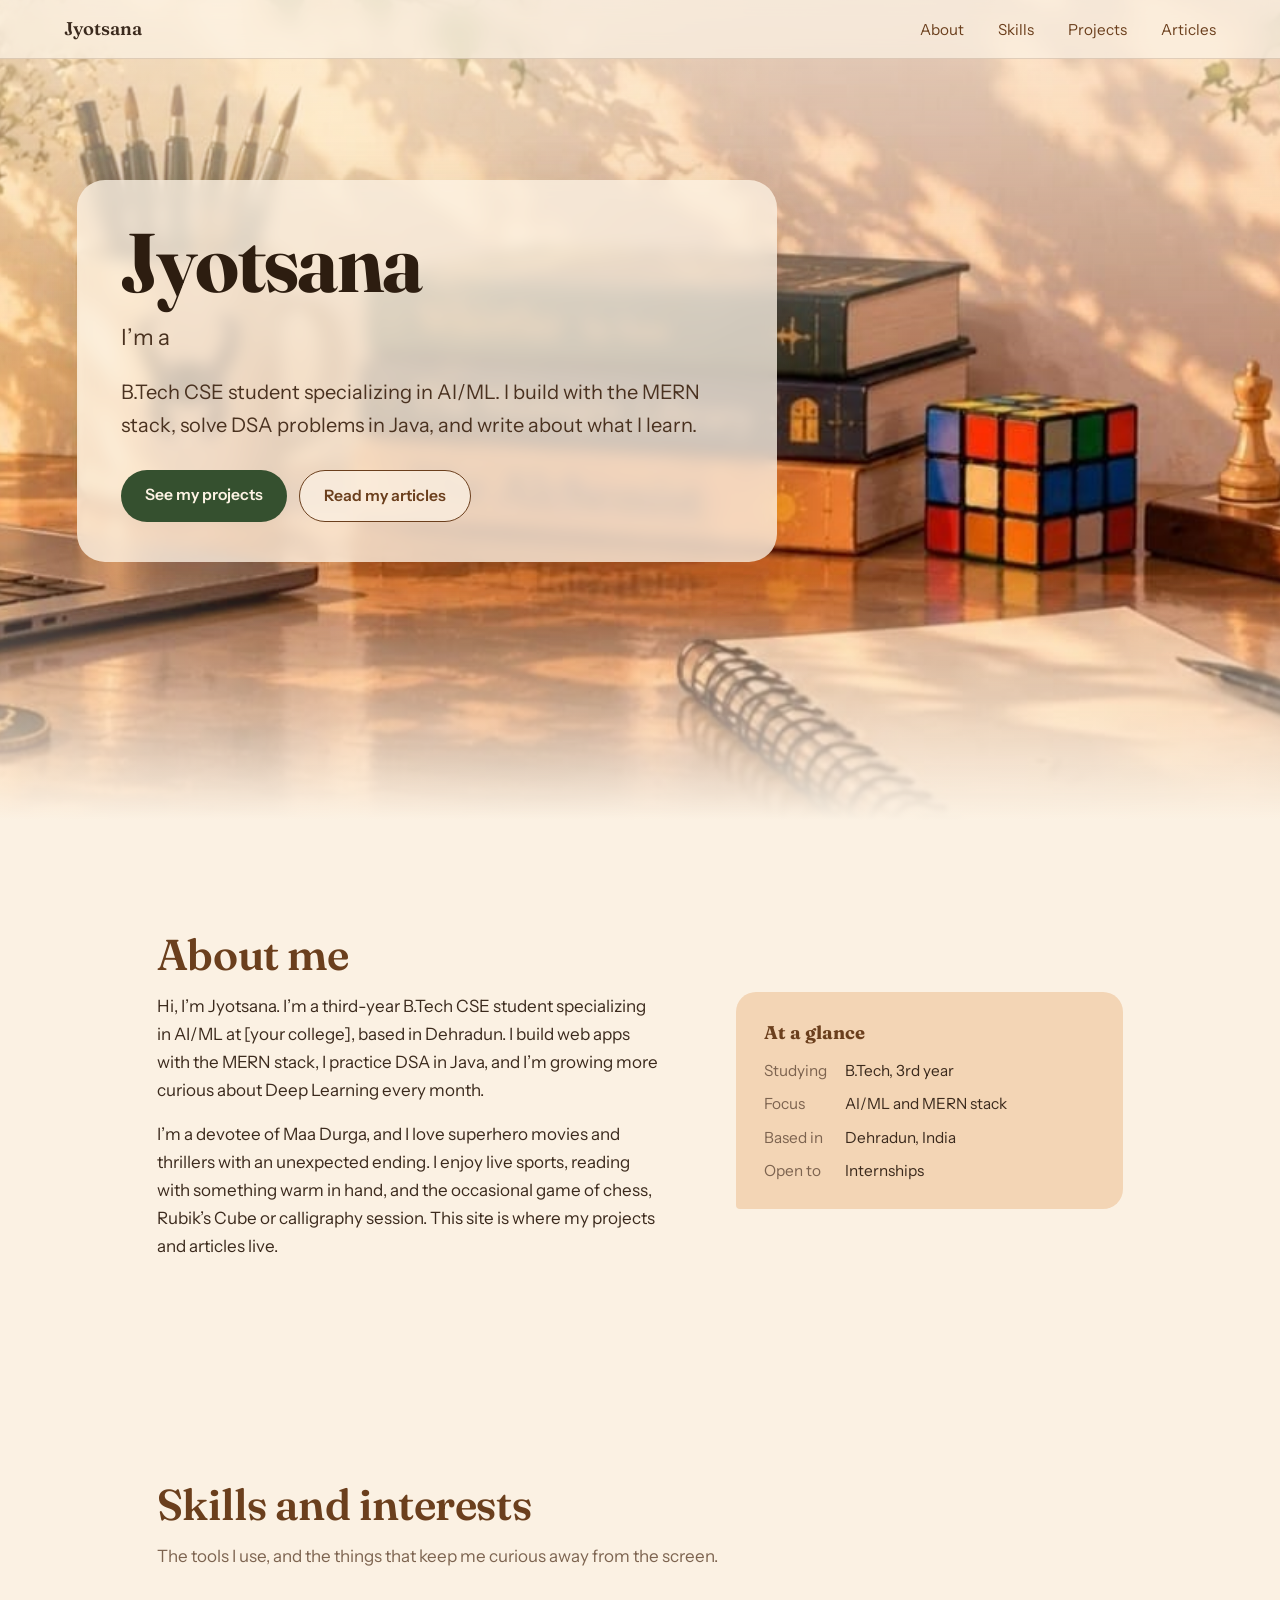
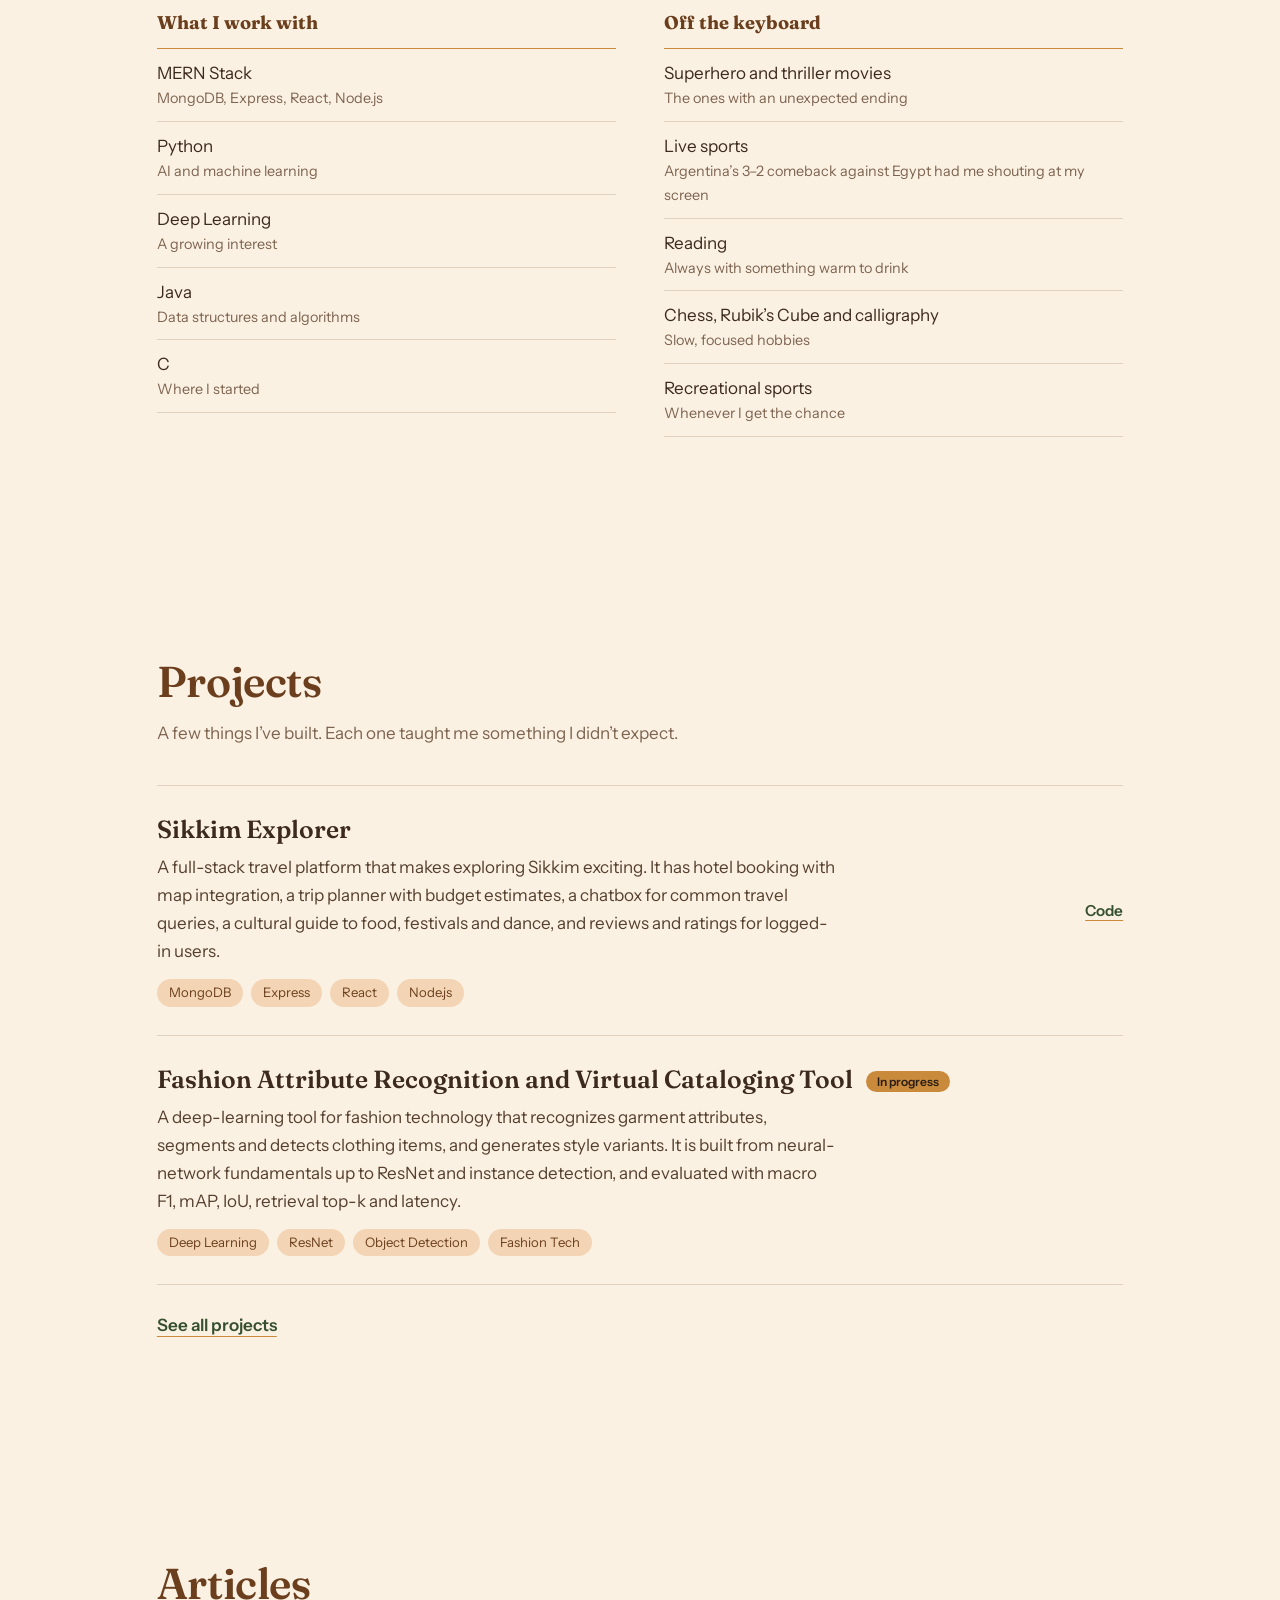
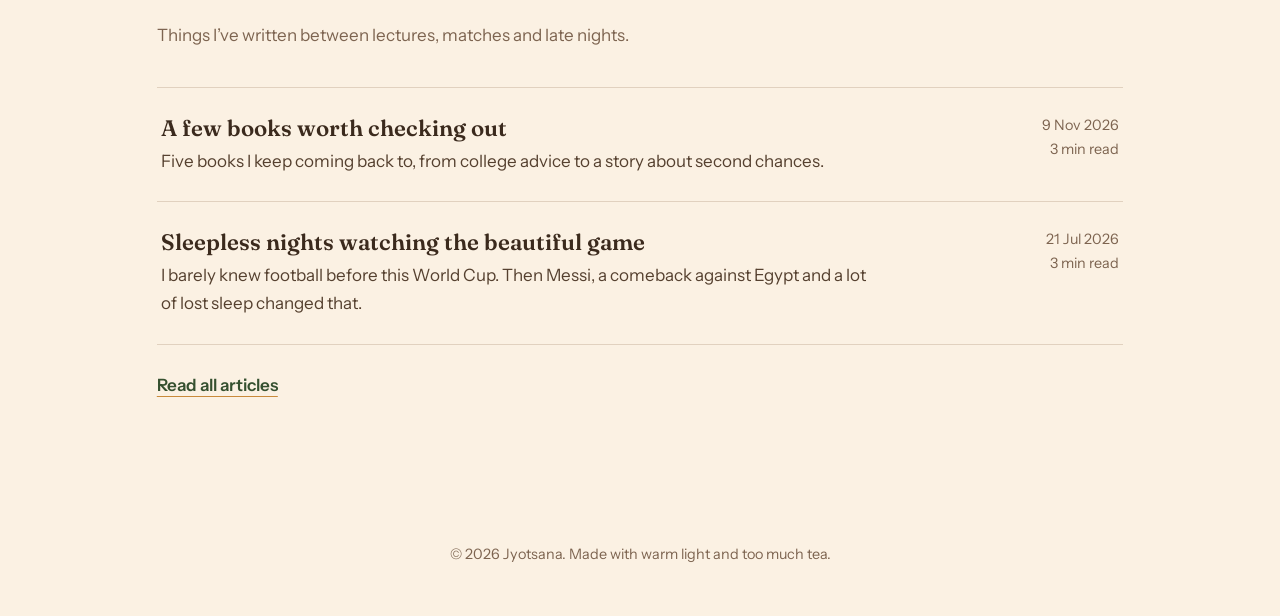
==== index.html @ d5e70e2d "Add files via upload" ====
<!DOCTYPE html>
<html lang="en">
<head>
<meta charset="utf-8">
<meta name="viewport" content="width=device-width, initial-scale=1">
<title>Jyotsana – Portfolio</title>
<link rel="preconnect" href="https://fonts.googleapis.com">
<link rel="preconnect" href="https://fonts.gstatic.com" crossorigin>
<link href="https://fonts.googleapis.com/css2?family=Fraunces:opsz,wght@9..144,400;9..144,600;9..144,700&family=Instrument+Sans:wght@400;500;600&display=swap" rel="stylesheet">
<link rel="stylesheet" href="style.css">
</head>
<body>

<div id="bar"></div>
<nav>
  <a class="logo" href="#top" id="logoName">Jyotsana</a>
  <ul>
    <li><a href="#about">About</a></li>
    <li><a href="#skills">Skills</a></li>
    <li><a href="projects.html">Projects</a></li>
    <li><a href="articles.html">Articles</a></li>
  </ul>
</nav>

<header class="hero" id="top">
  <div class="light"></div>
  <div class="glow" id="glow"></div>
  <div class="hero-copy">
    <h1 id="heroName">Jyotsana</h1>
    <p class="roleline">I’m a <span class="role" id="role">MERN stack developer</span></p>
    <p id="heroTag">B.Tech CSE student specializing in AI/ML. I build with the MERN stack, solve DSA problems in Java, and write about what I learn.</p>
    <div class="btns">
      <a class="btn solid" href="projects.html">See my projects</a>
      <a class="btn ghost" href="articles.html">Read my articles</a>
    </div>
  </div>
</header>

<main>
<section class="block" id="about">
  <h2>About me</h2>
  <div class="about">
    <div>
      <!-- EDIT: write your own story here -->
      <p>Hi, I’m Jyotsana. I’m a third-year B.Tech CSE student specializing in AI/ML at [your college], based in Dehradun. I build web apps with the MERN stack, I practice DSA in Java, and I’m growing more curious about Deep Learning every month.</p>
      <p>I’m a devotee of Maa Durga, and I love superhero movies and thrillers with an unexpected ending. I enjoy live sports, reading with something warm in hand, and the occasional game of chess, Rubik’s Cube or calligraphy session. This site is where my projects and articles live.</p>
    </div>
    <aside class="facts">
      <h3>At a glance</h3>
      <dl>
        <dt>Studying</dt><dd>B.Tech, 3rd year</dd>
        <dt>Focus</dt><dd>AI/ML and MERN stack</dd>
        <dt>Based in</dt><dd>Dehradun, India</dd>
        <dt>Open to</dt><dd>Internships</dd>
      </dl>
    </aside>
  </div>
</section>

<section class="block" id="skills">
  <h2>Skills and interests</h2>
  <p class="lead">The tools I use, and the things that keep me curious away from the screen.</p>
  <div class="skills" id="skillsGrid"></div>
</section>

<section class="block" id="projects">
  <h2>Projects</h2>
  <p class="lead">A few things I’ve built. Each one taught me something I didn’t expect.</p>
  <div id="projectList"></div>
  <a class="more" href="projects.html">See all projects</a>
</section>

<section class="block" id="articles">
  <h2>Articles</h2>
  <p class="lead">Things I’ve written between lectures, matches and late nights.</p>
  <div id="articleList"></div>
  <a class="more" href="articles.html">Read all articles</a>
</section>

</main>

<footer>© <span id="yr"></span> <span id="footName">Jyotsana</span>. Made with warm light and too much tea.</footer>


<script src="data.js"></script>
<script>

const $ = id => document.getElementById(id);
const esc = s => String(s).replace(/[&<>"]/g, c => ({'&':'&amp;','<':'&lt;','>':'&gt;','"':'&quot;'}[c]));

["logoName","heroName","footName"].forEach(i => $(i).textContent = SITE.name);
document.title = SITE.name + " – Portfolio";
$("yr").textContent = new Date().getFullYear();

$("skillsGrid").innerHTML = SITE.skills.map(c =>
  `<div class="col"><h3>${esc(c.title)}</h3><ul>${c.items.map(i => `<li>${esc(i[0])}<span>${esc(i[1])}</span></li>`).join("")}</ul></div>`).join("");

$("projectList").innerHTML = SITE.projects.slice(0,2).map(p =>
  `<article class="project"><h3>${esc(p.title)}${p.status?` <small class="status">${esc(p.status)}</small>`:""}</h3><p>${esc(p.desc)}</p>
   <div class="tags">${p.tags.map(t => `<span>${esc(t)}</span>`).join("")}</div>
   <div class="links">${p.links.map(l => `<a href="${esc(l[1])}" target="_blank" rel="noopener">${esc(l[0])}</a>`).join("")}</div></article>`).join("");

$("articleList").innerHTML = SITE.articles.slice(0,2).map((a, i) =>
  `<a class="article" href="articles.html#a${i}"><h3>${esc(a.title)}</h3><p>${esc(a.excerpt)}</p><time>${esc(a.date)}<br>${esc(a.read)}</time></a>`).join("");



/* ===== interactions ===== */
const bar=$("bar"),hero=document.querySelector(".hero"),glow=$("glow");
function onScroll(){
  const h=document.documentElement,max=h.scrollHeight-innerHeight;
  bar.style.width=(max>0?scrollY/max*100:0)+"%";
  hero.style.setProperty("--py",Math.min(scrollY*.12,120)+"px");
}
addEventListener("scroll",onScroll,{passive:true});onScroll();

hero.addEventListener("mousemove",e=>{const r=hero.getBoundingClientRect();glow.style.left=e.clientX-r.left+"px";glow.style.top=e.clientY-r.top+"px";glow.style.opacity=1});
hero.addEventListener("mouseleave",()=>glow.style.opacity=0);

const links=[...document.querySelectorAll("nav ul a")];
const spy=new IntersectionObserver(es=>es.forEach(e=>{if(e.isIntersecting)links.forEach(a=>a.classList.toggle("on",a.getAttribute("href")==="#"+e.target.id))}),{rootMargin:"-45% 0px -50% 0px"});
document.querySelectorAll("main section").forEach(x=>spy.observe(x));

const rv=new IntersectionObserver(es=>es.forEach(e=>{
  if(!e.isIntersecting)return; const t=e.target; t.classList.add("in"); rv.unobserve(t);
  setTimeout(()=>{t.classList.remove("rv","in");t.style.transitionDelay=""},1100);
}),{threshold:.1});
document.querySelectorAll("main h2,main .lead,.about>*,.col,.project,.article").forEach(el=>{
  el.classList.add("rv");el.style.transitionDelay=([...el.parentNode.children].indexOf(el)%4)*90+"ms";rv.observe(el);
});

const roles=["MERN stack developer","AI/ML learner","writer and reader"];let ri=0;const role=$("role");
setInterval(()=>{role.style.opacity=0;role.style.transform="translateY(8px)";
  setTimeout(()=>{ri=(ri+1)%roles.length;role.textContent=roles[ri];role.style.opacity=1;role.style.transform="none"},400)},2600);



</script>
</body>
</html>
---- style.css ----
:root{
  --paper:#fbf1e3; --peach:#f3d5b5; --amber:#c98a3b; --wood:#6b3f1d;
  --ivy:#35502f; --ink:#3b2a1d; --muted:#7d6450; --line:rgba(107,63,29,.18);
  --serif:'Fraunces',Georgia,'Times New Roman',serif;
  --sans:'Instrument Sans',system-ui,-apple-system,'Segoe UI',sans-serif;
}
*{box-sizing:border-box;margin:0;padding:0}
html{scroll-behavior:smooth;scroll-padding-top:70px}
body{font-family:var(--sans);color:var(--ink);background:var(--paper);line-height:1.65;font-size:17px}
a{color:inherit}
:focus-visible{outline:2px solid var(--ivy);outline-offset:3px;border-radius:4px}

/* nav */
nav{position:fixed;inset:0 0 auto 0;z-index:20;display:flex;justify-content:space-between;align-items:center;
  padding:14px clamp(20px,5vw,64px);background:rgba(251,241,227,.72);backdrop-filter:blur(10px);
  border-bottom:1px solid var(--line)}
nav .logo{font-family:var(--serif);font-weight:600;font-size:1.15rem;text-decoration:none}
nav ul{display:flex;gap:clamp(14px,3vw,34px);list-style:none}
nav ul a{text-decoration:none;font-size:.95rem;color:var(--wood);padding:4px 0;border-bottom:1.5px solid transparent;transition:border-color .2s}
nav ul a:hover{border-color:var(--amber)}

/* hero: the desk photo */
.hero{position:relative;min-height:min(92svh,820px);display:flex;align-items:flex-start;
  padding:clamp(110px,20vh,190px) clamp(20px,6vw,90px) 80px;overflow:hidden;
  background:linear-gradient(#f6dcbd,#f1c99d)}
.hero::before{content:"";position:absolute;inset:-18% 0 0 0;background:url('bg.jpg') center bottom/cover no-repeat;transform:translateY(var(--py,0px));will-change:transform}
.hero::after{content:"";position:absolute;inset:0;
  background:linear-gradient(180deg,rgba(251,241,227,.62) 0%,rgba(251,241,227,0) 45%,rgba(251,241,227,0) 70%,var(--paper) 100%)}
/* the one moving thing: sunlight drifting across the wall */
.light{position:absolute;inset:-20%;z-index:1;pointer-events:none;mix-blend-mode:soft-light;
  background:radial-gradient(40% 50% at 30% 30%,rgba(255,236,190,.9),transparent 70%);
  animation:drift 16s ease-in-out infinite alternate}
@keyframes drift{from{transform:translate(-8%,-4%)}to{transform:translate(14%,6%)}}
.hero-copy{position:relative;z-index:2;max-width:640px}
.hero h1{font-family:var(--serif);font-weight:700;font-size:clamp(2.8rem,7vw,5.2rem);line-height:1.02;letter-spacing:-.02em;color:#2d1d10;
  animation:rise 1s .1s both cubic-bezier(.2,.7,.2,1)}
.hero p{margin-top:20px;font-size:clamp(1.05rem,2vw,1.25rem);color:#4a3220;max-width:34em;animation:rise 1s .3s both cubic-bezier(.2,.7,.2,1)}
.btns{margin-top:28px;display:flex;gap:12px;flex-wrap:wrap;animation:rise 1s .5s both cubic-bezier(.2,.7,.2,1)}
@keyframes rise{from{opacity:0;transform:translateY(18px)}to{opacity:1;transform:none}}
.btn{display:inline-block;padding:12px 24px;border-radius:999px;font-weight:600;font-size:.98rem;text-decoration:none;transition:transform .2s,background .2s}
.btn.solid{background:var(--ivy);color:#fdf3e4}
.btn.solid:hover{background:#27401f;transform:translateY(-2px)}
.btn.ghost{background:rgba(251,241,227,.75);color:var(--wood);border:1.5px solid var(--wood)}
.btn.ghost:hover{background:var(--paper);transform:translateY(-2px)}

/* sections */
section.block{padding:clamp(56px,9vw,110px) clamp(20px,6vw,90px);max-width:1120px;margin:0 auto}
h2{font-family:var(--serif);font-weight:600;font-size:clamp(1.9rem,4vw,2.7rem);letter-spacing:-.01em;line-height:1.15;margin-bottom:12px;color:var(--wood)}
.lead{color:var(--muted);max-width:38em;margin-bottom:38px}

/* about */
.about{display:grid;grid-template-columns:1.3fr 1fr;gap:clamp(28px,6vw,80px);align-items:start}
.about p+p{margin-top:16px}
.facts{background:var(--peach);border-radius:20px 20px 20px 4px;padding:26px 28px}
.facts h3,.col h3{font-family:var(--serif);font-size:1.15rem;margin-bottom:10px;color:var(--wood)}
.facts dl{display:grid;grid-template-columns:auto 1fr;gap:8px 18px;font-size:.96rem}
.facts dt{color:var(--muted)}

/* skills */
.skills{display:grid;grid-template-columns:repeat(auto-fit,minmax(240px,1fr));gap:34px 48px}
.col ul{list-style:none;border-top:1.5px solid var(--amber)}
.col li{padding:10px 0;border-bottom:1px solid var(--line)}
.col li span{color:var(--muted);font-size:.9rem;display:block}

/* projects: editorial rows */
.project{display:grid;grid-template-columns:1fr auto;gap:8px 30px;padding:28px 0;border-top:1px solid var(--line)}
.project:last-child{border-bottom:1px solid var(--line)}
.project h3{font-family:var(--serif);font-size:1.55rem;font-weight:600;line-height:1.25}
.project p{grid-column:1;max-width:40em;color:#55402f}
.tags{grid-column:1;display:flex;flex-wrap:wrap;gap:8px;margin-top:6px}
.tags span{font-size:.82rem;padding:3px 12px;border-radius:999px;background:var(--peach);color:var(--wood)}
.links{grid-row:1/4;grid-column:2;display:flex;flex-direction:column;gap:8px;align-items:flex-end;justify-content:center}
.links a{font-weight:600;font-size:.95rem;color:var(--ivy);text-decoration:underline;text-decoration-color:var(--amber);text-underline-offset:4px}
.links a:hover{color:var(--wood)}

/* articles */
.article{width:100%;text-align:left;background:none;border:0;border-top:1px solid var(--line);padding:26px 4px;cursor:pointer;
  display:grid;grid-template-columns:1fr auto;gap:4px 24px;font:inherit;color:inherit;transition:background .25s,padding .25s}
.article:last-child{border-bottom:1px solid var(--line)}
.article:hover{background:rgba(243,213,181,.45);padding-left:16px;padding-right:16px}
.article h3{font-family:var(--serif);font-size:1.4rem;font-weight:600;line-height:1.3}
.article p{grid-column:1;color:#55402f;max-width:42em}
.article time{grid-row:1/3;grid-column:2;font-size:.9rem;color:var(--muted);white-space:nowrap;text-align:right}

dialog{border:0;border-radius:18px;max-width:700px;width:calc(100% - 32px);max-height:88svh;margin:auto;padding:0;background:var(--paper);color:var(--ink);
  box-shadow:0 30px 80px rgba(60,30,10,.35);overflow:auto}
dialog::backdrop{background:rgba(70,40,15,.5);backdrop-filter:blur(3px)}
dialog[open]{animation:rise .35s both}
.reader{padding:clamp(26px,5vw,52px)}
.reader h2{margin-bottom:6px}
.reader .meta{color:var(--muted);font-size:.92rem;margin-bottom:26px}
.reader .body p{font-family:var(--serif);font-size:1.12rem;line-height:1.85;margin-bottom:1.1em}
.reader .body h3{font-family:var(--serif);font-size:1.3rem;color:var(--ivy);margin:1.6em 0 .5em}
.close{position:sticky;top:12px;float:right;margin:12px 12px 0 0;width:38px;height:38px;border-radius:50%;border:1.5px solid var(--wood);
  background:var(--paper);color:var(--wood);font-size:1.2rem;cursor:pointer;z-index:2}
.close:hover{background:var(--peach)}

footer{text-align:center;color:var(--muted);font-size:.9rem;padding:34px 20px 50px}


.status{display:inline-block;vertical-align:middle;font-family:var(--sans);font-size:.75rem;font-weight:600;padding:3px 11px;margin-left:8px;border-radius:999px;background:var(--amber);color:#2a1d14}
/* ===== interactive layer ===== */
body{transition:background .5s,color .5s}
#bar{position:fixed;top:0;left:0;height:3px;width:0;z-index:30;background:linear-gradient(90deg,var(--amber),var(--ivy))}
nav ul a.on{border-color:var(--amber);color:var(--ivy);font-weight:600}
.glow{position:absolute;z-index:1;width:440px;height:440px;border-radius:50%;left:50%;top:40%;opacity:0;pointer-events:none;
  transform:translate(-50%,-50%);mix-blend-mode:soft-light;background:radial-gradient(circle,rgba(255,228,165,.95),transparent 65%);
  transition:opacity .5s,left .3s ease-out,top .3s ease-out}
.roleline{margin-top:14px!important;font-size:clamp(1.1rem,2.2vw,1.4rem)!important}
.role{display:inline-block;font-family:var(--serif);font-style:italic;font-weight:600;color:var(--ivy);transition:opacity .4s,transform .4s}
.rv{opacity:0;transform:translateY(28px);transition:opacity .8s,transform .8s cubic-bezier(.2,.7,.2,1)}
.rv.in{opacity:1;transform:none}
.col li{transition:padding .25s,background .25s}
.col li:hover{padding-left:14px;background:rgba(243,213,181,.55);border-radius:6px}
.project{transition:background .3s,padding .3s}
.project:hover{background:rgba(243,213,181,.4);padding-left:18px;padding-right:18px;border-radius:14px}
.rp{position:sticky;top:0;height:3px;width:0;background:var(--amber);z-index:3}
@media(max-width:760px){
  .about{grid-template-columns:1fr}
  .project{grid-template-columns:1fr}
  .links{grid-row:auto;grid-column:1;flex-direction:row;gap:20px;justify-content:flex-start;margin-top:8px}
  .article{grid-template-columns:1fr}.article time{grid-row:auto;grid-column:1;text-align:left}
  nav ul{gap:14px}nav ul li:nth-child(n+5){display:none}
}
@media(prefers-reduced-motion:reduce){*{animation:none!important;transition:none!important}html{scroll-behavior:auto}}

/* ===== shared by the Projects and Articles pages ===== */
:root{--card:#fff8ee}
.more{display:inline-block;margin-top:26px;font-weight:600;color:var(--ivy);text-decoration:underline;text-decoration-color:var(--amber);text-underline-offset:5px}
a.article{text-decoration:none;color:inherit}
.pagehead{position:relative;padding:clamp(120px,22vh,170px) 0 56px;overflow:hidden;background:linear-gradient(#f6dcbd,#f1c99d)}
.pagehead::before{content:"";position:absolute;inset:0;background:url('bg.jpg') center 78%/cover no-repeat}
.pagehead::after{content:"";position:absolute;inset:0;background:linear-gradient(180deg,rgba(251,241,227,.6),rgba(251,241,227,.1) 55%,var(--paper))}
.pagehead>div,.wrap{max-width:1120px;margin:0 auto;padding:0 clamp(20px,6vw,90px)}
.pagehead>div{position:relative;z-index:1}
.pagehead h1{font-family:var(--serif);font-size:clamp(2.4rem,6vw,4rem);line-height:1.05;letter-spacing:-.02em;color:#2d1d10}
.pagehead p{margin-top:14px;max-width:34em;color:#4a3220;font-size:1.15rem}
.wrap{padding-bottom:80px}
.chips{display:flex;gap:10px;flex-wrap:wrap;margin:8px 0 34px}
.chip{font:inherit;font-size:.92rem;padding:8px 18px;border-radius:999px;border:1.5px solid var(--line);background:transparent;color:var(--wood);cursor:pointer;transition:background .2s,color .2s}
.chip:hover,.chip.on{background:var(--wood);color:var(--paper);border-color:var(--wood)}
/* articles */
.agrid{display:grid;grid-template-columns:repeat(auto-fill,minmax(300px,1fr));gap:28px}
.acard{display:flex;flex-direction:column;background:var(--card);border:1px solid var(--line);border-radius:18px;overflow:hidden;text-decoration:none;color:inherit;transition:transform .3s,box-shadow .3s}
.acard:hover{transform:translateY(-6px);box-shadow:0 18px 40px rgba(90,50,15,.18)}
.cover{height:150px;display:flex;align-items:flex-end;padding:16px 22px;font-family:var(--serif);font-style:italic;font-size:2rem;color:rgba(255,248,238,.92);background:linear-gradient(135deg,var(--wood),var(--amber))}
.t-Books{background:linear-gradient(135deg,#35502f,#6f8f5d)}
.t-Sports{background:linear-gradient(135deg,#c98a3b,#ecbb73)}
.t-Learning{background:linear-gradient(135deg,#6b3f1d,#a8693a)}
.abody{padding:22px 24px 26px;display:flex;flex-direction:column;gap:8px;flex:1}
.ameta{font-size:.86rem;color:var(--muted)}
.acard h3{font-family:var(--serif);font-size:1.4rem;line-height:1.3}
.acard .abody>p:not(.ameta){color:var(--muted)}
.go{margin-top:auto;padding-top:10px;font-weight:600;color:var(--ivy);text-decoration:underline;text-decoration-color:var(--amber);text-underline-offset:5px}
.acard.feat{grid-column:1/-1;flex-direction:row}
.acard.feat .cover{width:42%;height:auto;min-height:250px;font-size:3rem}
.acard.feat h3{font-size:1.9rem}
#readView{display:none}
.reading-mode #readView{display:block}
.reading-mode .pagehead,.reading-mode #listView{display:none}
.reading{max-width:700px;margin:0 auto;padding:130px 22px 80px}
.back{font-weight:600;color:var(--ivy);text-decoration:underline;text-decoration-color:var(--amber);text-underline-offset:5px}
.rtag{display:inline-block;margin:30px 0 14px 18px;font-size:.82rem;padding:3px 12px;border-radius:999px;background:var(--amber);color:#2a1d14;font-weight:600}
.reading h1{font-family:var(--serif);font-size:clamp(2rem,5vw,3rem);line-height:1.15;letter-spacing:-.01em;color:var(--wood)}
.rmeta{color:var(--muted);margin:12px 0 34px;padding-bottom:26px;border-bottom:1px solid var(--line)}
.rbody p{font-family:var(--serif);font-size:1.2rem;line-height:1.9;margin-bottom:1.2em}
.rbody p:first-child::first-letter{float:left;font-size:4rem;line-height:.85;padding:8px 12px 0 0;color:var(--amber);font-weight:700}
.rbody h3{font-family:var(--serif);font-size:1.45rem;color:var(--ivy);margin:1.8em 0 .5em}
.next{display:block;margin-top:50px;padding:24px 28px;border-radius:16px;background:var(--peach);text-decoration:none}
.next small{display:block;color:var(--muted)}
.next b{font-family:var(--serif);font-size:1.3rem;color:var(--wood)}
/* projects */
.pgrid{display:grid;grid-template-columns:repeat(3,1fr);gap:26px;align-items:stretch}
.pcard{display:flex;flex-direction:column;background:var(--card);border:1px solid var(--line);border-radius:18px;overflow:hidden;transition:transform .3s,box-shadow .3s}
.pcard:hover{transform:translateY(-6px);box-shadow:0 18px 40px rgba(90,50,15,.18)}
.screen{position:relative;height:190px;flex:none;display:flex;align-items:center;justify-content:center;background:linear-gradient(135deg,var(--wood),var(--amber))}
.s-Fullstack{background:linear-gradient(135deg,#35502f,#6f8f5d)}
.s-DeepLearning{background:linear-gradient(135deg,#6b3f1d,#b07a45)}
.s-AIML{background:linear-gradient(135deg,#c98a3b,#e6ae62)}
.dots{position:absolute;top:14px;left:16px;display:flex;gap:6px}
.dots i{width:10px;height:10px;border-radius:50%;background:rgba(255,248,238,.7)}
.screen .status{position:absolute;top:10px;right:14px;margin:0;background:#fff8ee;color:#3b2a1d}
.screen .status::before{content:"";display:inline-block;width:7px;height:7px;margin-right:6px;border-radius:50%;background:#c98a3b;animation:blink 1.4s infinite}
@keyframes blink{50%{opacity:.25}}
.code{font-family:ui-monospace,Menlo,Consolas,monospace;font-size:3.2rem;font-weight:700;color:#fff8ee}
.screen svg line{stroke:rgba(255,248,238,.5);stroke-width:1.4}
.screen svg circle{fill:#fff8ee}
.wave{display:flex;align-items:center;gap:4px;height:90px}
.wave i{width:6px;background:#fff8ee;border-radius:3px;animation:pulse 1.4s ease-in-out infinite alternate}
@keyframes pulse{from{transform:scaleY(.35)}to{transform:scaleY(1)}}
.pbody{padding:22px 24px 26px;display:flex;flex-direction:column;gap:10px;flex:1}
.ptype{font-size:.86rem;color:var(--muted)}
.pcard h3{font-family:var(--serif);font-size:1.45rem;line-height:1.3}
.pcard .pbody>p:not(.ptype){color:var(--muted)}
.tog{align-self:flex-start;font:inherit;font-weight:600;color:var(--ivy);background:none;border:0;padding:0;cursor:pointer;text-decoration:underline;text-decoration-color:var(--amber);text-underline-offset:5px}
.fw{display:grid;grid-template-rows:0fr;transition:grid-template-rows .35s}
.fw.open{grid-template-rows:1fr}
.fw ul{overflow:hidden;list-style:none}
.fw li{padding:8px 0 8px 22px;position:relative;border-bottom:1px solid var(--line);font-size:.96rem}
.fw li::before{content:"";position:absolute;left:4px;top:17px;width:8px;height:8px;border-radius:50%;background:var(--amber)}
.plinks{display:flex;gap:10px;margin-top:auto;padding-top:8px}
.pbtn{padding:8px 20px;border-radius:999px;background:var(--ivy);color:#fdf3e4;font-weight:600;font-size:.92rem;text-decoration:none;transition:transform .2s}
.pbtn:hover{transform:translateY(-2px)}
@media(max-width:860px){.acard.feat{flex-direction:column}.acard.feat .cover{width:100%;min-height:150px}}

/* readable hero text: soft frosted panel over the photo */
.hero-copy{max-width:700px;padding:clamp(22px,4vw,40px) clamp(22px,4vw,44px);border-radius:28px;
  background:rgba(251,241,227,.78);backdrop-filter:blur(8px);-webkit-backdrop-filter:blur(8px);
  box-shadow:0 20px 60px rgba(90,50,15,.18)}

/* equal project cards, one row of three */
.pcard h3{display:-webkit-box;-webkit-line-clamp:2;-webkit-box-orient:vertical;overflow:hidden;min-height:2.6em}
.pcard .pbody>p:not(.ptype){display:-webkit-box;-webkit-line-clamp:5;-webkit-box-orient:vertical;overflow:hidden}
@media(max-width:1000px){.pgrid{grid-template-columns:repeat(2,1fr)}}
@media(max-width:640px){.pgrid{grid-template-columns:1fr}}
/* readable page titles over the photo */
.ph{display:inline-block;max-width:680px;padding:clamp(20px,3.5vw,34px) clamp(22px,4vw,40px);border-radius:26px;
  background:rgba(251,241,227,.82);backdrop-filter:blur(8px);-webkit-backdrop-filter:blur(8px);box-shadow:0 20px 60px rgba(90,50,15,.16)}

/* articles: same card for every article, with its thumbnail */
.agrid{grid-template-columns:repeat(3,1fr);align-items:stretch}
.thumb{position:relative;aspect-ratio:16/9;overflow:hidden;background:#fdf7ec}
.thumb img{width:100%;height:100%;object-fit:cover;display:block;transition:transform .5s}
.acard:hover .thumb img{transform:scale(1.04)}
.tagchip{position:absolute;top:12px;left:12px;font-size:.78rem;font-weight:600;padding:3px 12px;border-radius:999px;background:var(--amber);color:#2a1d14}
.acard h3{display:-webkit-box;-webkit-line-clamp:2;-webkit-box-orient:vertical;overflow:hidden;min-height:2.6em}
.acard .abody>p:not(.ameta){display:-webkit-box;-webkit-line-clamp:3;-webkit-box-orient:vertical;overflow:hidden}
.rthumb{display:block;width:100%;aspect-ratio:16/9;object-fit:cover;border-radius:16px;margin-top:26px}
.rthumb+.rtag{margin-left:0}
@media(max-width:1000px){.agrid{grid-template-columns:repeat(2,1fr)}}
@media(max-width:640px){.agrid{grid-template-columns:1fr}}
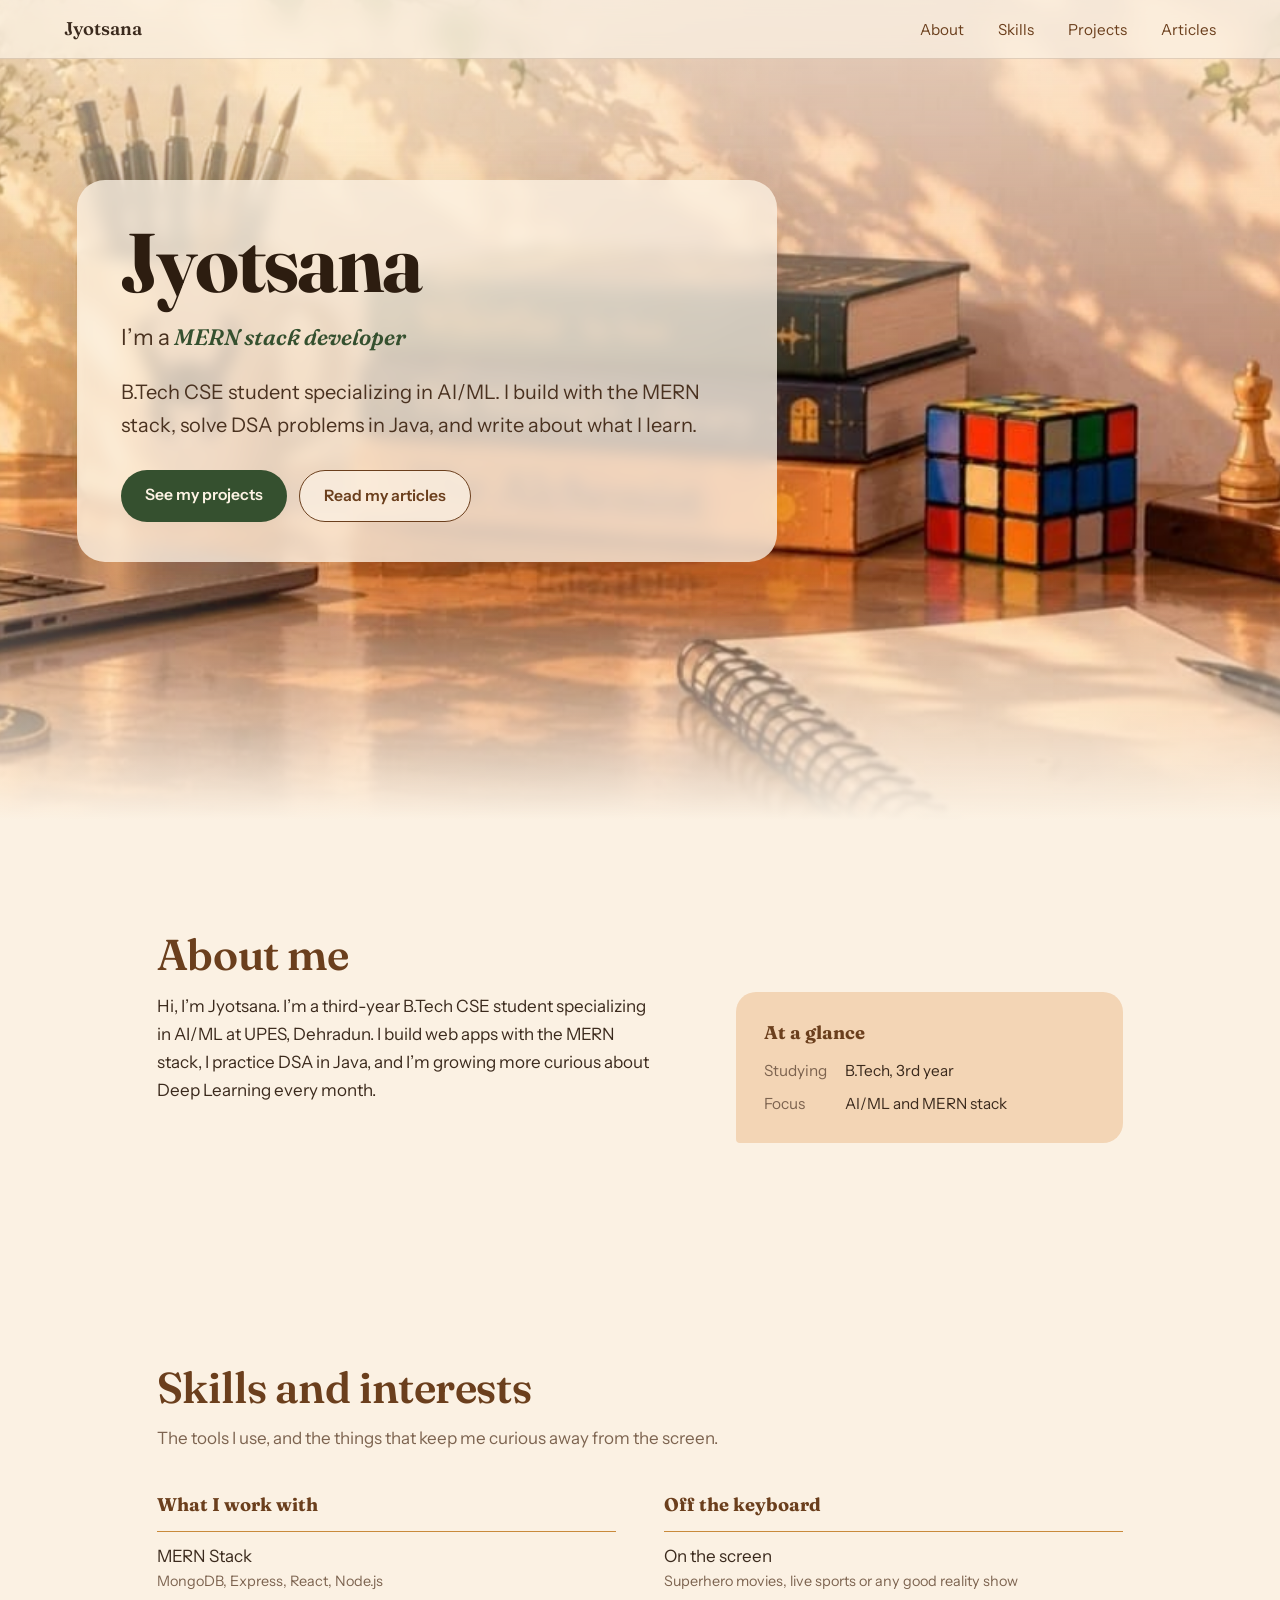
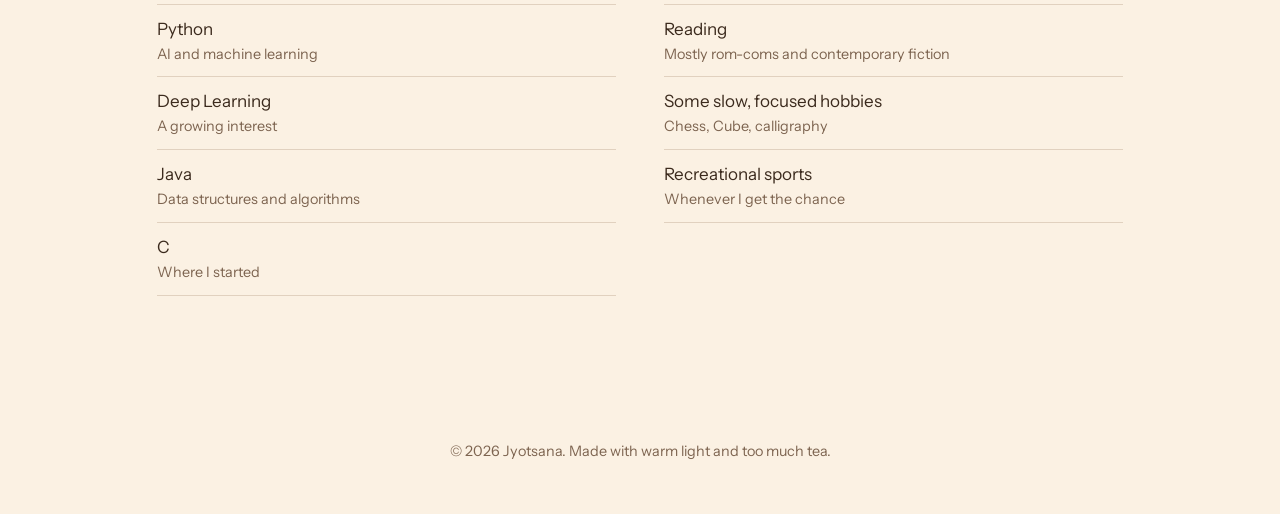
==== commit 05b56a68: "Revise personal details and clean up content Updated personal information and removed sections for p" ====
--- a/index.html
+++ b/index.html
@@ -42,16 +42,13 @@
   <div class="about">
     <div>
       <!-- EDIT: write your own story here -->
-      <p>Hi, I’m Jyotsana. I’m a third-year B.Tech CSE student specializing in AI/ML at [your college], based in Dehradun. I build web apps with the MERN stack, I practice DSA in Java, and I’m growing more curious about Deep Learning every month.</p>
-      <p>I’m a devotee of Maa Durga, and I love superhero movies and thrillers with an unexpected ending. I enjoy live sports, reading with something warm in hand, and the occasional game of chess, Rubik’s Cube or calligraphy session. This site is where my projects and articles live.</p>
+      <p>Hi, I’m Jyotsana. I’m a third-year B.Tech CSE student specializing in AI/ML at UPES, Dehradun. I build web apps with the MERN stack, I practice DSA in Java, and I’m growing more curious about Deep Learning every month.</p>
     </div>
     <aside class="facts">
       <h3>At a glance</h3>
       <dl>
         <dt>Studying</dt><dd>B.Tech, 3rd year</dd>
         <dt>Focus</dt><dd>AI/ML and MERN stack</dd>
-        <dt>Based in</dt><dd>Dehradun, India</dd>
-        <dt>Open to</dt><dd>Internships</dd>
       </dl>
     </aside>
   </div>
@@ -61,20 +58,6 @@
   <h2>Skills and interests</h2>
   <p class="lead">The tools I use, and the things that keep me curious away from the screen.</p>
   <div class="skills" id="skillsGrid"></div>
-</section>
-
-<section class="block" id="projects">
-  <h2>Projects</h2>
-  <p class="lead">A few things I’ve built. Each one taught me something I didn’t expect.</p>
-  <div id="projectList"></div>
-  <a class="more" href="projects.html">See all projects</a>
-</section>
-
-<section class="block" id="articles">
-  <h2>Articles</h2>
-  <p class="lead">Things I’ve written between lectures, matches and late nights.</p>
-  <div id="articleList"></div>
-  <a class="more" href="articles.html">Read all articles</a>
 </section>
 
 </main>
